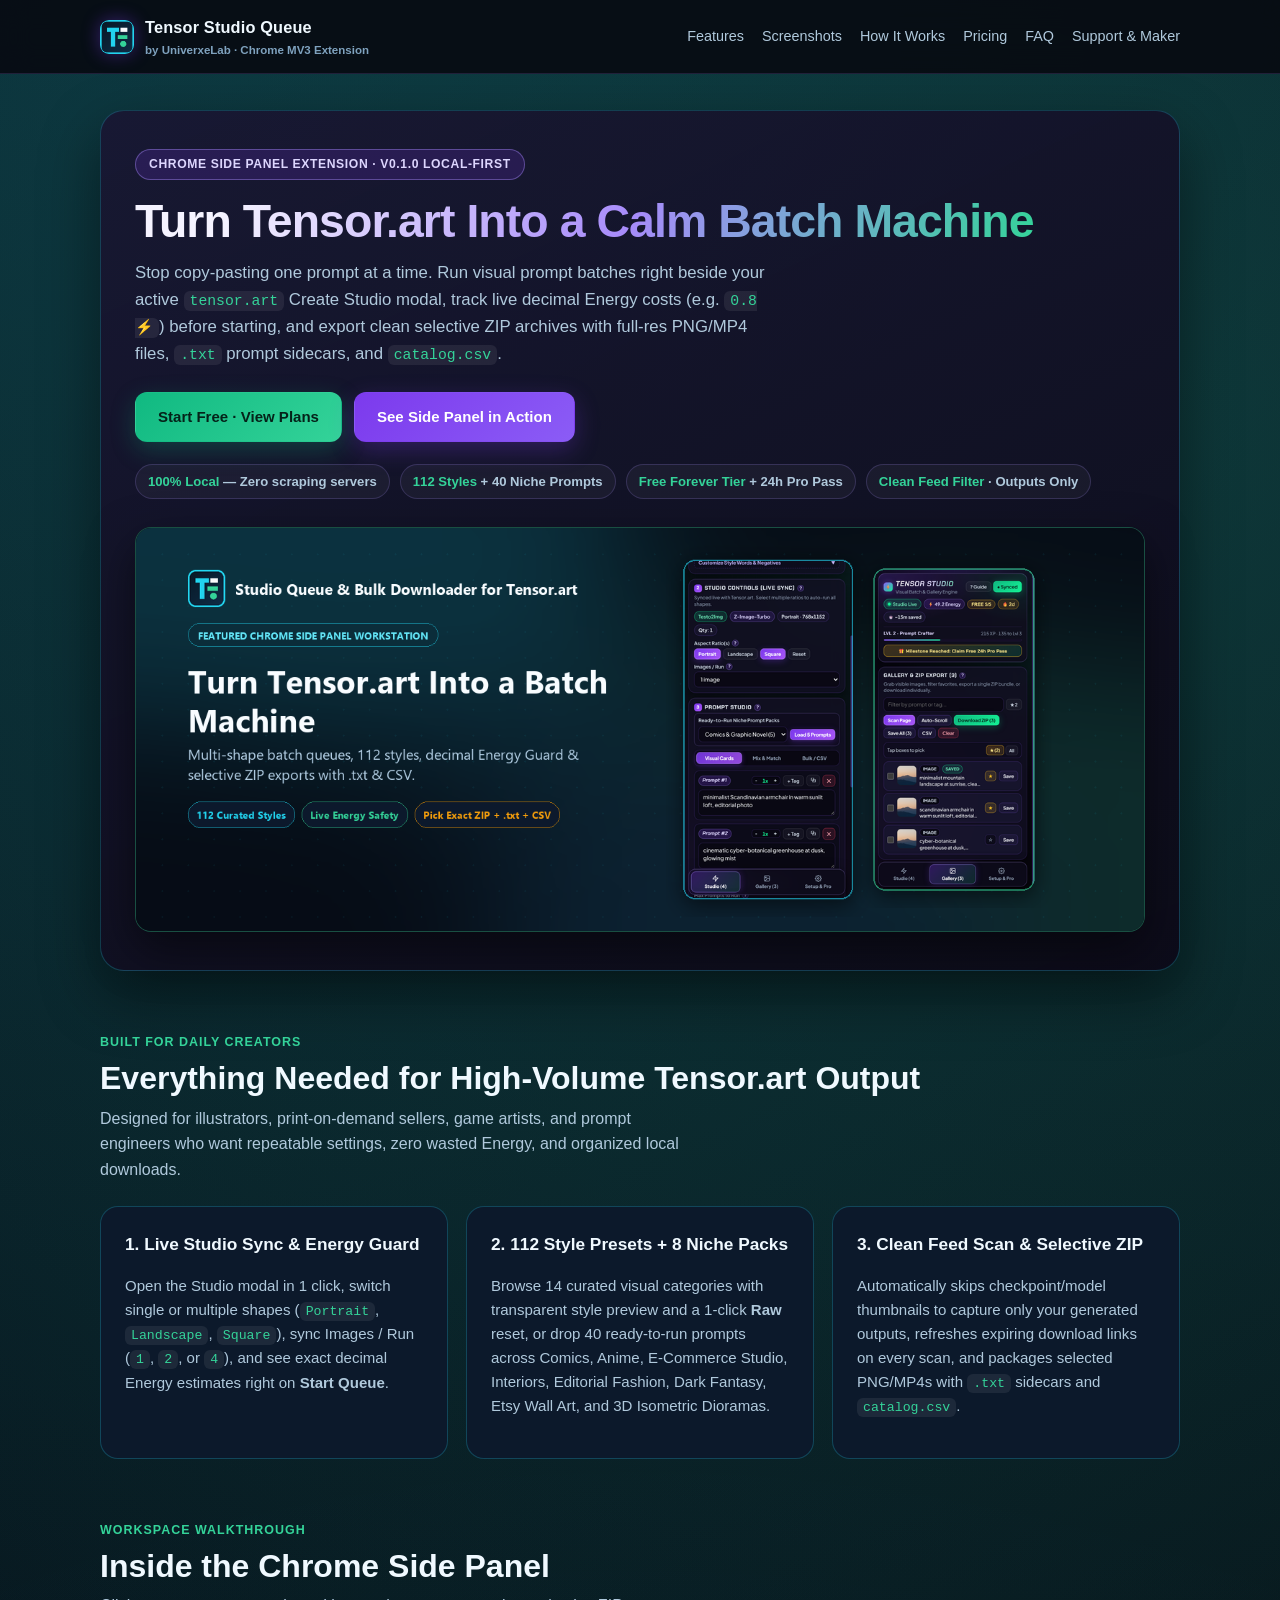
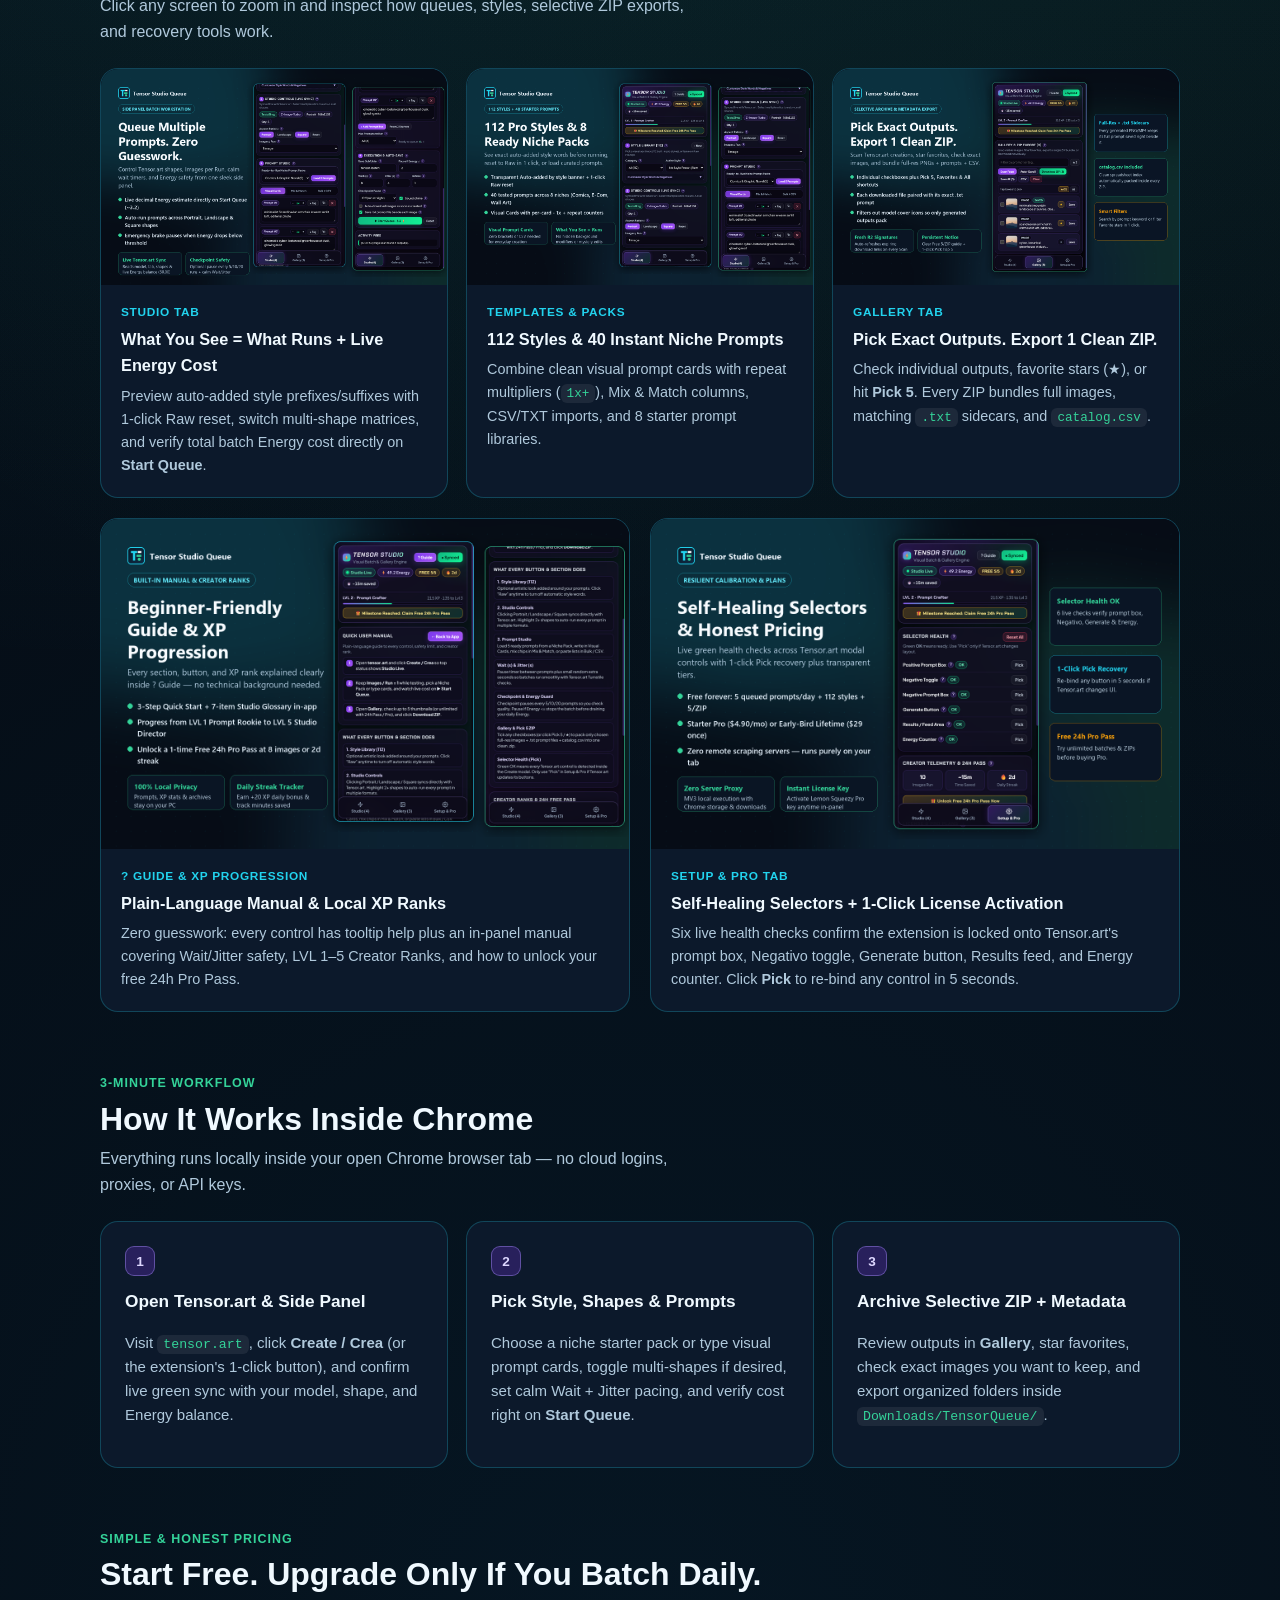
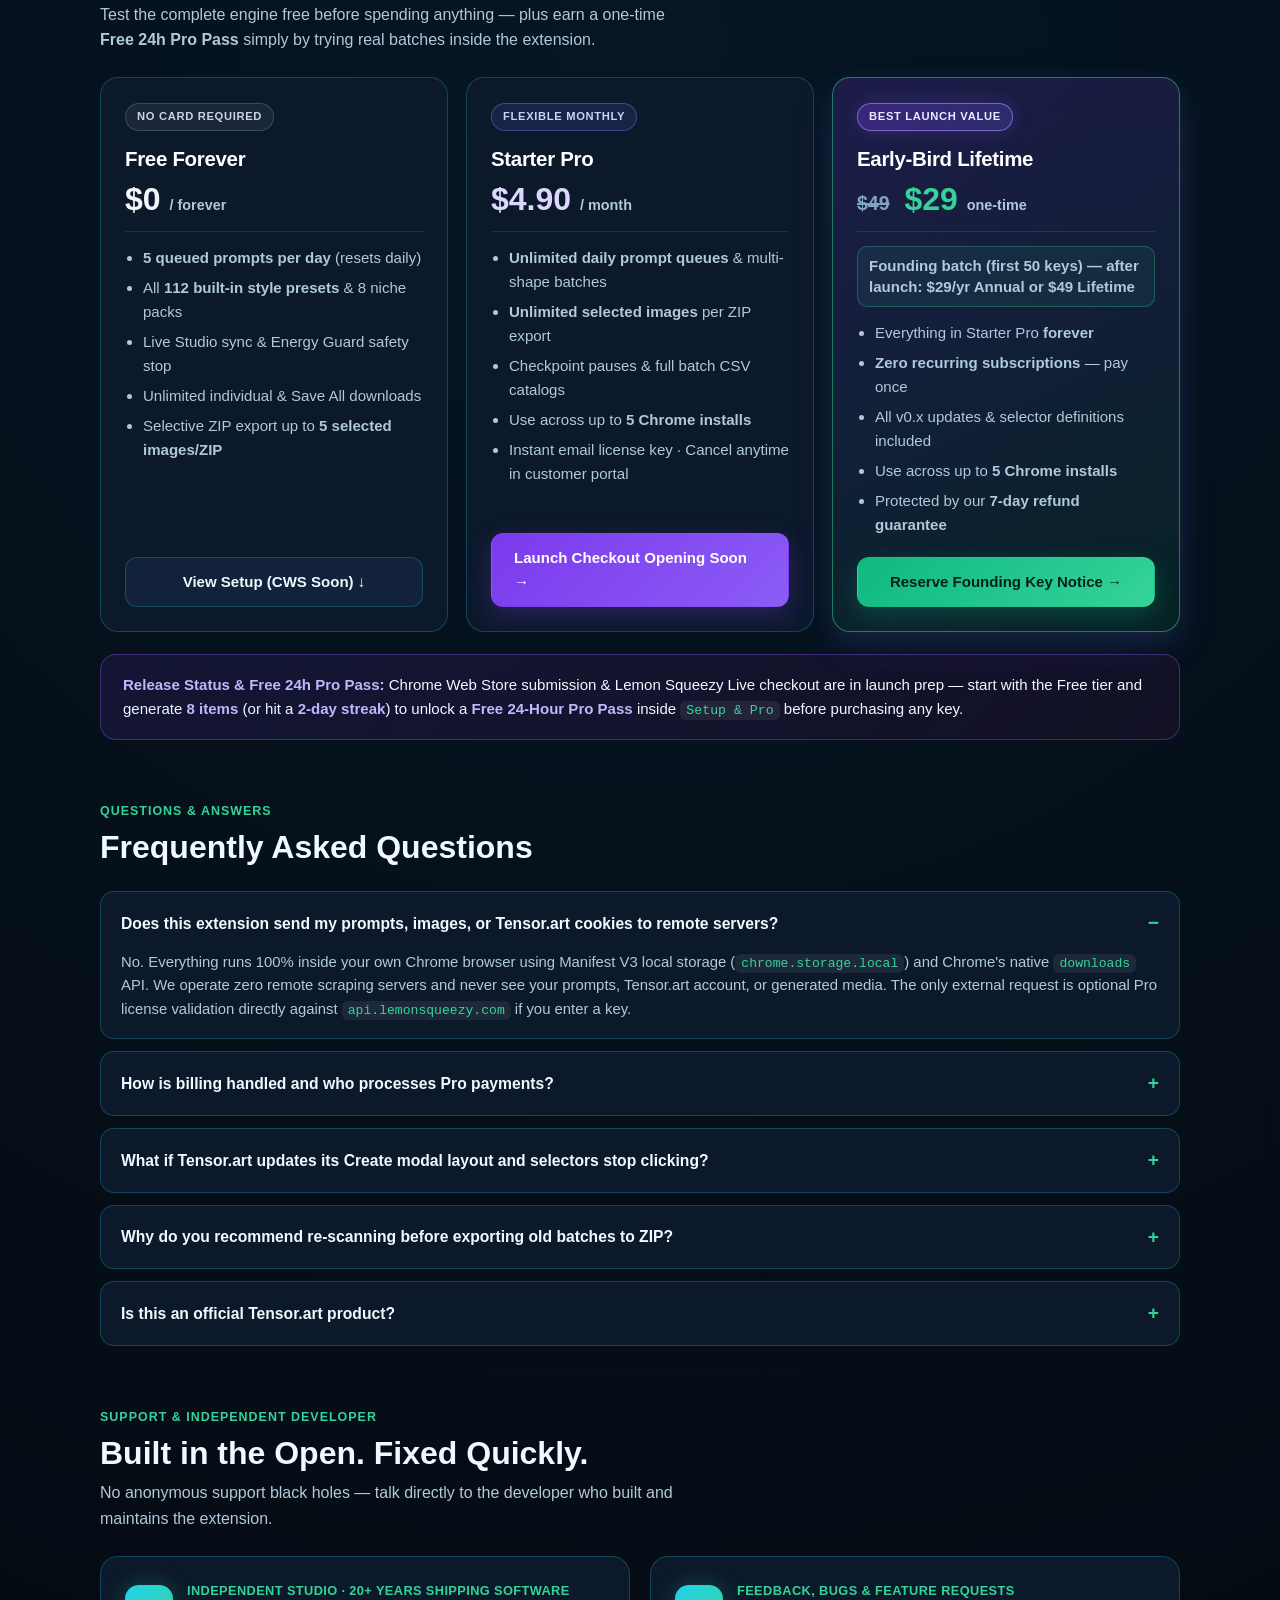
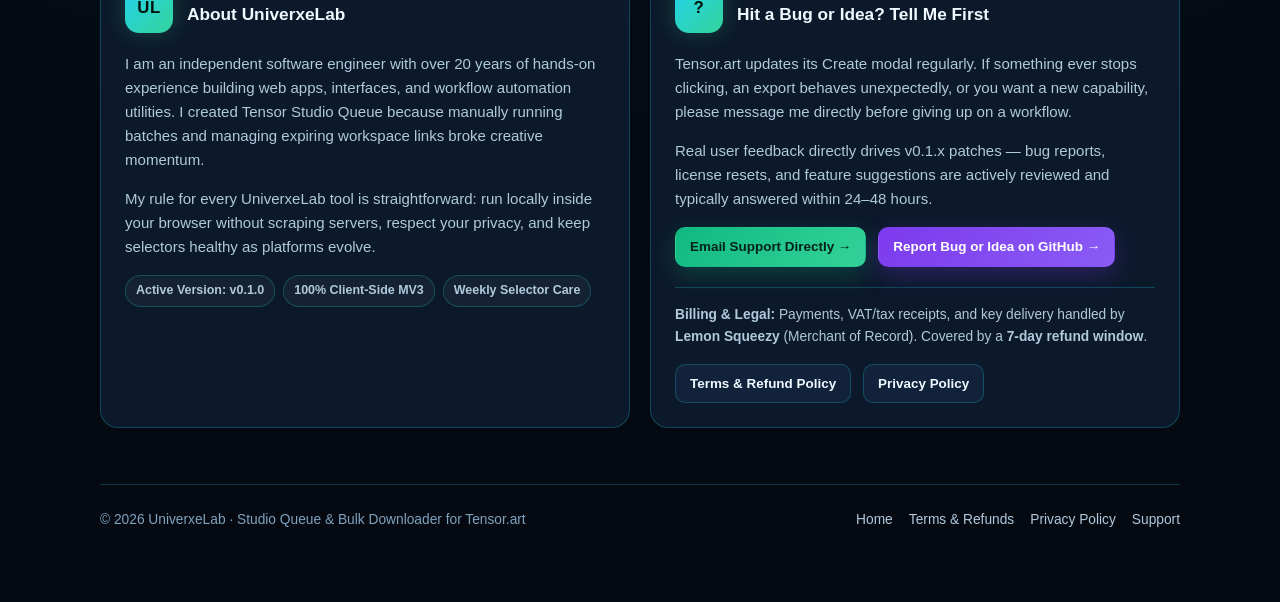
==== index.html @ 4c56f5c7 "Deploy Tensor Studio Queue v0.1.0 site, privacy policy, and store showcase" ====
<!DOCTYPE html>
<html lang="en">
  <head>
    <meta charset="UTF-8" />
    <meta name="viewport" content="width=device-width, initial-scale=1.0" />
    <title>Tensor Studio Queue &amp; Bulk Downloader — Chrome Extension by UniverxeLab</title>
    <meta
      name="description"
      content="Local-first Chrome Manifest V3 Side Panel workstation for Tensor.art: Portrait/Landscape/Square batch prompt queue, 112 style presets, decimal Energy Guard, and selective ZIP downloads with .txt sidecars and catalog.csv."
    />
    <meta property="og:title" content="Studio Queue & Bulk Downloader for Tensor.art" />
    <meta
      property="og:description"
      content="Turn Tensor.art Studio into a calm batch machine: 112 styles, multi-shape live sync, decimal Energy Guard, and selective ZIP + .txt + catalog.csv exports."
    />
    <meta property="og:type" content="website" />
    <meta property="og:url" content="https://univerxelab.github.io/Tensor-Studio-Queue-Pro-/" />
    <meta
      property="og:image"
      content="https://univerxelab.github.io/Tensor-Studio-Queue-Pro-/assets/marquee-promo-1400x560.png"
    />
    <meta
      http-equiv="Content-Security-Policy"
      content="default-src 'self'; img-src 'self' data:; style-src 'self'; script-src 'self'; object-src 'none'; base-uri 'self'; form-action 'none';"
    />
    <meta name="referrer" content="strict-origin-when-cross-origin" />
    <link rel="icon" type="image/png" href="./assets/icon128.png" />
    <link rel="stylesheet" href="./styles.css" />
  </head>
  <body>
    <header class="topbar">
      <div class="topbar-inner">
        <a class="brand" href="./index.html">
          <img src="./assets/icon128.png" alt="Tensor Studio Queue icon" width="34" height="34" />
          <span>
            <span class="brand-name">Tensor Studio Queue</span>
            <span class="brand-sub">by UniverxeLab · Chrome MV3 Extension</span>
          </span>
        </a>
        <nav class="nav-links" aria-label="Primary navigation">
          <a href="#features">Features</a>
          <a href="#showcase">Screenshots</a>
          <a href="#workflow">How It Works</a>
          <a href="#pricing">Pricing</a>
          <a href="#faq">FAQ</a>
          <a href="#feedback">Support &amp; Maker</a>
        </nav>
      </div>
    </header>

    <main class="wrap">
      <section class="hero hero-top" id="top">
        <span class="badge">Chrome Side Panel Extension · v0.1.0 Local-First</span>
        <h1>
          <span class="grad-text">Turn Tensor.art Into a Calm Batch Machine</span>
        </h1>
        <p class="hero-sub">
          Stop copy-pasting one prompt at a time. Run visual prompt batches right beside your active
          <code>tensor.art</code> Create Studio modal, track live decimal Energy costs (e.g. <code>0.8 ⚡</code>)
          before starting, and export clean selective ZIP archives with full-res PNG/MP4 files, <code>.txt</code>
          prompt sidecars, and <code>catalog.csv</code>.
        </p>

        <div class="cta-row">
          <a class="btn btn-mint" href="#pricing">Start Free · View Plans</a>
          <a class="btn btn-violet" href="#showcase">See Side Panel in Action</a>
        </div>

        <div class="trust-row">
          <span class="trust-pill"><strong>100% Local</strong> — Zero scraping servers</span>
          <span class="trust-pill"><strong>112 Styles</strong> + 40 Niche Prompts</span>
          <span class="trust-pill"><strong>Free Forever Tier</strong> + 24h Pro Pass</span>
          <span class="trust-pill"><strong>Clean Feed Filter</strong> · Outputs Only</span>
        </div>

        <div class="hero-frame">
          <img
            src="./assets/marquee-promo-1400x560.png"
            alt="Tensor Studio Queue and Gallery Zip Export chrome side panel preview"
            width="1400"
            height="560"
          />
        </div>
      </section>

      <section id="features">
        <div class="section-head">
          <div class="section-kicker">Built for Daily Creators</div>
          <h2>Everything Needed for High-Volume Tensor.art Output</h2>
          <p>
            Designed for illustrators, print-on-demand sellers, game artists, and prompt engineers who want
            repeatable settings, zero wasted Energy, and organized local downloads.
          </p>
        </div>

        <div class="grid-3">
          <article class="card">
            <h3>1. Live Studio Sync &amp; Energy Guard</h3>
            <p>
              Open the Studio modal in 1 click, switch single or multiple shapes (<code>Portrait</code>,
              <code>Landscape</code>, <code>Square</code>), sync Images / Run (<code>1</code>, <code>2</code>, or
              <code>4</code>), and see exact decimal Energy estimates right on <strong>Start Queue</strong>.
            </p>
          </article>
          <article class="card">
            <h3>2. 112 Style Presets + 8 Niche Packs</h3>
            <p>
              Browse 14 curated visual categories with transparent style preview and a 1-click <strong>Raw</strong> reset,
              or drop 40 ready-to-run prompts across Comics, Anime, E-Commerce Studio, Interiors, Editorial Fashion, Dark
              Fantasy, Etsy Wall Art, and 3D Isometric Dioramas.
            </p>
          </article>
          <article class="card">
            <h3>3. Clean Feed Scan &amp; Selective ZIP</h3>
            <p>
              Automatically skips checkpoint/model thumbnails to capture only your generated outputs, refreshes expiring
              download links on every scan, and packages selected PNG/MP4s with <code>.txt</code> sidecars and
              <code>catalog.csv</code>.
            </p>
          </article>
        </div>
      </section>

      <section id="showcase">
        <div class="section-head">
          <div class="section-kicker">Workspace Walkthrough</div>
          <h2>Inside the Chrome Side Panel</h2>
          <p>Click any screen to zoom in and inspect how queues, styles, selective ZIP exports, and recovery tools work.</p>
        </div>

        <div class="grid-3">
          <article class="shot-card">
            <button
              type="button"
              class="shot-thumb"
              data-lightbox="./assets/01-batch-queue-and-live-cost.png"
              data-title="Live Studio Controls, Style Strip & Real-Time Energy Cost"
            >
              <img
                src="./assets/01-batch-queue-and-live-cost.png"
                alt="Batch Queue & Live Energy Cost screenshot"
                loading="lazy"
              />
            </button>
            <div class="shot-body">
              <div class="shot-tag">Studio Tab</div>
              <h3>What You See = What Runs + Live Energy Cost</h3>
              <p>
                Preview auto-added style prefixes/suffixes with 1-click Raw reset, switch multi-shape matrices, and
                verify total batch Energy cost directly on <strong>Start Queue</strong>.
              </p>
            </div>
          </article>

          <article class="shot-card">
            <button
              type="button"
              class="shot-thumb"
              data-lightbox="./assets/02-112-styles-and-niche-packs.png"
              data-title="112 Curated Style Presets & 8 Ready-to-Run Niche Prompt Packs"
            >
              <img
                src="./assets/02-112-styles-and-niche-packs.png"
                alt="112 Styles and Niche Prompt Packs screenshot"
                loading="lazy"
              />
            </button>
            <div class="shot-body">
              <div class="shot-tag">Templates &amp; Packs</div>
              <h3>112 Styles &amp; 40 Instant Niche Prompts</h3>
              <p>
                Combine clean visual prompt cards with repeat multipliers (<code>1x+</code>), Mix &amp; Match columns,
                CSV/TXT imports, and 8 starter prompt libraries.
              </p>
            </div>
          </article>

          <article class="shot-card">
            <button
              type="button"
              class="shot-thumb"
              data-lightbox="./assets/03-selective-zip-gallery.png"
              data-title="Selective Gallery Checkboxes & Structured ZIP Export"
            >
              <img
                src="./assets/03-selective-zip-gallery.png"
                alt="Selective ZIP Gallery export screenshot"
                loading="lazy"
              />
            </button>
            <div class="shot-body">
              <div class="shot-tag">Gallery Tab</div>
              <h3>Pick Exact Outputs. Export 1 Clean ZIP.</h3>
              <p>
                Check individual outputs, favorite stars (★), or hit <strong>Pick 5</strong>. Every ZIP bundles full
                images, matching <code>.txt</code> sidecars, and <code>catalog.csv</code>.
              </p>
            </div>
          </article>
        </div>

        <div class="grid-2 mt-20">
          <article class="shot-card">
            <button
              type="button"
              class="shot-thumb"
              data-lightbox="./assets/04-guide-and-creator-ranks.png"
              data-title="Built-In ? Guide Manual, Glossary & Creator XP Ranks"
            >
              <img
                src="./assets/04-guide-and-creator-ranks.png"
                alt="Built-in Guide and Creator XP Ranks screenshot"
                loading="lazy"
              />
            </button>
            <div class="shot-body">
              <div class="shot-tag">? Guide &amp; XP Progression</div>
              <h3>Plain-Language Manual &amp; Local XP Ranks</h3>
              <p>
                Zero guesswork: every control has tooltip help plus an in-panel manual covering Wait/Jitter safety, LVL
                1–5 Creator Ranks, and how to unlock your free 24h Pro Pass.
              </p>
            </div>
          </article>

          <article class="shot-card">
            <button
              type="button"
              class="shot-thumb"
              data-lightbox="./assets/05-selector-health-and-pro.png"
              data-title="Self-Healing Selector Pick Recovery & Transparent Licensing"
            >
              <img
                src="./assets/05-selector-health-and-pro.png"
                alt="Selector Health and Setup & Pro screenshot"
                loading="lazy"
              />
            </button>
            <div class="shot-body">
              <div class="shot-tag">Setup &amp; Pro Tab</div>
              <h3>Self-Healing Selectors + 1-Click License Activation</h3>
              <p>
                Six live health checks confirm the extension is locked onto Tensor.art's prompt box, Negativo toggle,
                Generate button, Results feed, and Energy counter. Click <strong>Pick</strong> to re-bind any control
                in 5 seconds.
              </p>
            </div>
          </article>
        </div>
      </section>

      <section id="workflow">
        <div class="section-head">
          <div class="section-kicker">3-Minute Workflow</div>
          <h2>How It Works Inside Chrome</h2>
          <p>Everything runs locally inside your open Chrome browser tab — no cloud logins, proxies, or API keys.</p>
        </div>

        <div class="grid-3">
          <article class="card">
            <div class="step-num">1</div>
            <h3>Open Tensor.art &amp; Side Panel</h3>
            <p>
              Visit <code>tensor.art</code>, click <strong>Create / Crea</strong> (or the extension's 1-click button),
              and confirm live green sync with your model, shape, and Energy balance.
            </p>
          </article>
          <article class="card">
            <div class="step-num">2</div>
            <h3>Pick Style, Shapes &amp; Prompts</h3>
            <p>
              Choose a niche starter pack or type visual prompt cards, toggle multi-shapes if desired, set calm Wait +
              Jitter pacing, and verify cost right on <strong>Start Queue</strong>.
            </p>
          </article>
          <article class="card">
            <div class="step-num">3</div>
            <h3>Archive Selective ZIP + Metadata</h3>
            <p>
              Review outputs in <strong>Gallery</strong>, star favorites, check exact images you want to keep, and export
              organized folders inside <code>Downloads/TensorQueue/</code>.
            </p>
          </article>
        </div>
      </section>

      <section id="pricing">
        <div class="section-head">
          <div class="section-kicker">Simple &amp; Honest Pricing</div>
          <h2>Start Free. Upgrade Only If You Batch Daily.</h2>
          <p>
            Test the complete engine free before spending anything — plus earn a one-time <strong>Free 24h Pro Pass</strong>
            simply by trying real batches inside the extension.
          </p>
        </div>

        <div class="grid-3">
          <article class="card price-card">
            <div>
              <div class="price-card-head">
                <span class="plan-badge plan-badge-slate">No Card Required</span>
                <h3>Free Forever</h3>
                <div class="price price-neutral">$0 <span>/ forever</span></div>
              </div>
              <ul>
                <li><strong>5 queued prompts per day</strong> (resets daily)</li>
                <li>All <strong>112 built-in style presets</strong> &amp; 8 niche packs</li>
                <li>Live Studio sync &amp; Energy Guard safety stop</li>
                <li>Unlimited individual &amp; Save All downloads</li>
                <li>Selective ZIP export up to <strong>5 selected images/ZIP</strong></li>
              </ul>
            </div>
            <a class="btn" href="#workflow">View Setup (CWS Soon) ↓</a>
          </article>

          <article class="card price-card">
            <div>
              <div class="price-card-head">
                <span class="plan-badge plan-badge-indigo">Flexible Monthly</span>
                <h3>Starter Pro</h3>
                <div class="price price-indigo">$4.90 <span>/ month</span></div>
              </div>
              <ul>
                <li><strong>Unlimited daily prompt queues</strong> &amp; multi-shape batches</li>
                <li><strong>Unlimited selected images</strong> per ZIP export</li>
                <li>Checkpoint pauses &amp; full batch CSV catalogs</li>
                <li>Use across up to <strong>5 Chrome installs</strong></li>
                <li>Instant email license key · Cancel anytime in customer portal</li>
              </ul>
            </div>
            <a class="btn btn-violet" href="#feedback">Launch Checkout Opening Soon →</a>
          </article>

          <article class="card card-featured price-card">
            <div>
              <div class="price-card-head">
                <span class="plan-badge plan-badge-violet">Best Launch Value</span>
                <h3>Early-Bird Lifetime</h3>
                <div class="price"><s class="price-strike">$49</s> $29 <span>one-time</span></div>
              </div>
              <p class="price-batch-note">Founding batch (first 50 keys) &mdash; after launch: $29/yr Annual or $49 Lifetime</p>
              <ul>
                <li>Everything in Starter Pro <strong>forever</strong></li>
                <li><strong>Zero recurring subscriptions</strong> — pay once</li>
                <li>All v0.x updates &amp; selector definitions included</li>
                <li>Use across up to <strong>5 Chrome installs</strong></li>
                <li>Protected by our <strong>7-day refund guarantee</strong></li>
              </ul>
            </div>
            <a class="btn btn-mint" href="#feedback">Reserve Founding Key Notice →</a>
          </article>
        </div>

        <div class="callout-banner">
          <strong>Release Status &amp; Free 24h Pro Pass:</strong> Chrome Web Store submission &amp; Lemon Squeezy Live checkout are in launch prep — start with the Free tier and generate <strong>8 items</strong> (or hit a <strong>2-day streak</strong>) to unlock a <strong>Free 24-Hour Pro Pass</strong> inside <code>Setup &amp; Pro</code> before purchasing any key.
        </div>
      </section>

      <section id="faq">
        <div class="section-head">
          <div class="section-kicker">Questions &amp; Answers</div>
          <h2>Frequently Asked Questions</h2>
        </div>

        <div class="faq-list">
          <details class="faq-item" open>
            <summary>Does this extension send my prompts, images, or Tensor.art cookies to remote servers?</summary>
            <p>
              No. Everything runs 100% inside your own Chrome browser using Manifest V3 local storage
              (<code>chrome.storage.local</code>) and Chrome's native <code>downloads</code> API. We operate zero remote
              scraping servers and never see your prompts, Tensor.art account, or generated media. The only external request
              is optional Pro license validation directly against <code>api.lemonsqueezy.com</code> if you enter a key.
            </p>
          </details>

          <details class="faq-item">
            <summary>How is billing handled and who processes Pro payments?</summary>
            <p>
              Paid licenses (<strong>$4.90/mo Starter Pro</strong> and <strong>$29 Early-Bird Lifetime</strong>) are sold
              directly by UniverxeLab through <strong>Lemon Squeezy</strong> as Merchant of Record, not by Google or Chrome
              Web Store. Lemon Squeezy handles cards/PayPal, regional VAT/sales tax compliance, receipts, and instant email
              license key delivery.
            </p>
          </details>

          <details class="faq-item">
            <summary>What if Tensor.art updates its Create modal layout and selectors stop clicking?</summary>
            <p>
              Open the <strong>Setup &amp; Pro</strong> tab and check <strong>Selector Health</strong>. Any affected box
              marks Missing and you can click <strong>Pick</strong> next to that control, then click the corresponding
              field inside Tensor.art to save a permanent local override in 5 seconds.
            </p>
          </details>

          <details class="faq-item">
            <summary>Why do you recommend re-scanning before exporting old batches to ZIP?</summary>
            <p>
              Tensor.art serves generated workspace outputs through expiring signed Cloudflare R2 URLs (valid for 1 hour).
              Clicking <strong>Scan Page</strong> inside Gallery automatically refreshes the latest download links for all
              visible creations without duplicating cards.
            </p>
          </details>

          <details class="faq-item">
            <summary>Is this an official Tensor.art product?</summary>
            <p>
              No. Studio Queue &amp; Bulk Downloader for Tensor.art is an independent client-side productivity utility
              developed by UniverxeLab to help creators organize prompts and archives inside their own browser session.
              It is not affiliated with or endorsed by Tensor.art.
            </p>
          </details>
        </div>
      </section>

      <section id="feedback">
        <div class="section-head">
          <div class="section-kicker">Support &amp; Independent Developer</div>
          <h2>Built in the Open. Fixed Quickly.</h2>
          <p>
            No anonymous support black holes — talk directly to the developer who built and maintains the extension.
          </p>
        </div>

        <div class="grid-2">
          <article class="card" id="maker">
            <div class="maker-head">
              <div class="maker-avatar" aria-hidden="true">UL</div>
              <div>
                <div class="maker-meta">Independent Studio · 20+ Years Shipping Software</div>
                <h3>About UniverxeLab</h3>
              </div>
            </div>
            <p class="mb-12">
              I am an independent software engineer with over 20 years of hands-on experience building web apps,
              interfaces, and workflow automation utilities. I created Tensor Studio Queue because manually running
              batches and managing expiring workspace links broke creative momentum.
            </p>
            <p>
              My rule for every UniverxeLab tool is straightforward: run locally inside your browser without scraping
              servers, respect your privacy, and keep selectors healthy as platforms evolve.
            </p>
            <div class="maker-pills">
              <span class="maker-pill">Active Version: v0.1.0</span>
              <span class="maker-pill">100% Client-Side MV3</span>
              <span class="maker-pill">Weekly Selector Care</span>
            </div>
          </article>

          <article class="card" id="terms">
            <div class="maker-head">
              <div class="maker-avatar" aria-hidden="true">?</div>
              <div>
                <div class="maker-meta">Feedback, Bugs &amp; Feature Requests</div>
                <h3>Hit a Bug or Idea? Tell Me First</h3>
              </div>
            </div>
            <p class="mb-12">
              Tensor.art updates its Create modal regularly. If something ever stops clicking, an export behaves
              unexpectedly, or you want a new capability, please message me directly before giving up on a workflow.
            </p>
            <p>
              Real user feedback directly drives v0.1.x patches — bug reports, license resets, and feature suggestions
              are actively reviewed and typically answered within 24–48 hours.
            </p>
            <div class="cta-row cta-tight">
              <a
                class="btn btn-mint btn-sm"
                href="mailto:support.univerxelab@gmail.com?subject=Tensor%20Studio%20Queue%20Feedback%20%2F%20Bug%20Report"
                >Email Support Directly →</a
              >
              <a
                class="btn btn-violet btn-sm"
                href="https://github.com/UniverxeLab/Tensor-Studio-Queue-Pro-/issues"
                target="_blank"
                rel="noopener noreferrer"
                >Report Bug or Idea on GitHub →</a
              >
            </div>
            <div class="divider-top">
              <strong>Billing &amp; Legal:</strong> Payments, VAT/tax receipts, and key delivery handled by
              <strong>Lemon Squeezy</strong> (Merchant of Record). Covered by a <strong>7-day refund window</strong>.
              <div class="cta-row cta-tight">
                <a class="btn btn-sm" href="./terms.html">Terms &amp; Refund Policy</a>
                <a class="btn btn-sm" href="./privacy-policy.html">Privacy Policy</a>
              </div>
            </div>
          </article>
        </div>
      </section>

      <footer>
        <span>© 2026 UniverxeLab · Studio Queue &amp; Bulk Downloader for Tensor.art</span>
        <div class="footer-links">
          <a href="./index.html">Home</a>
          <a href="./terms.html">Terms &amp; Refunds</a>
          <a href="./privacy-policy.html">Privacy Policy</a>
          <a href="mailto:support.univerxelab@gmail.com">Support</a>
        </div>
      </footer>
    </main>

    <div class="lightbox" id="lightbox" role="dialog" aria-modal="true" aria-label="Screenshot preview">
      <div class="lightbox-inner">
        <div class="lightbox-bar">
          <span id="lightbox-title">Screenshot Preview</span>
          <button type="button" class="lightbox-close" id="lightbox-close">Close ✕</button>
        </div>
        <img id="lightbox-img" src="" alt="Expanded extension screenshot" />
      </div>
    </div>

    <script src="./app.js" defer></script>
  </body>
</html>
---- styles.css ----
:root {
  --bg: #050a12;
  --bg-elev: #0a1424;
  --card: #0c192b;
  --card-2: #11223a;
  --border: rgba(34, 211, 238, 0.24);
  --border-strong: rgba(34, 211, 238, 0.48);
  --mint-border: rgba(52, 211, 153, 0.5);
  --text: #f0f9ff;
  --muted: #b0c9dc;
  --subtle: #7fa2be;
  --accent: #22d3ee;
  --violet: #0891b2;
  --mint: #34d399;
  --gold: #fbbf24;
  --radius: 18px;
}

* {
  box-sizing: border-box;
}

html {
  scroll-behavior: smooth;
}

body {
  margin: 0;
  background:
    radial-gradient(circle at 10% -5%, rgba(34, 211, 238, 0.2), transparent 44%),
    radial-gradient(circle at 90% 8%, rgba(52, 211, 153, 0.14), transparent 40%),
    radial-gradient(circle at 50% 60%, rgba(14, 165, 233, 0.08), transparent 55%),
    var(--bg);
  color: var(--text);
  font-family: -apple-system, BlinkMacSystemFont, "Segoe UI", Roboto, Inter, sans-serif;
  line-height: 1.6;
  -webkit-font-smoothing: antialiased;
}

img {
  max-width: 100%;
  display: block;
}

a {
  color: var(--accent);
}

code {
  background: rgba(255, 255, 255, 0.07);
  padding: 2px 6px;
  border-radius: 6px;
  font-size: 0.88em;
  color: var(--mint);
}

.topbar {
  position: sticky;
  top: 0;
  z-index: 40;
  backdrop-filter: blur(14px);
  background: rgba(7, 6, 13, 0.82);
  border-bottom: 1px solid rgba(167, 139, 250, 0.16);
}

.topbar-inner {
  max-width: 1120px;
  margin: 0 auto;
  padding: 14px 20px;
  display: flex;
  align-items: center;
  justify-content: space-between;
  gap: 16px;
  flex-wrap: wrap;
}

.brand {
  display: inline-flex;
  align-items: center;
  gap: 11px;
  text-decoration: none;
  color: var(--text);
}

.brand img {
  width: 34px;
  height: 34px;
  border-radius: 9px;
  box-shadow: 0 0 18px rgba(124, 58, 237, 0.4);
}

.brand-name {
  font-weight: 800;
  font-size: 1.02rem;
  letter-spacing: 0.01em;
}

.brand-sub {
  display: block;
  font-size: 0.72rem;
  color: var(--subtle);
  font-weight: 600;
}

.nav-links {
  display: flex;
  align-items: center;
  gap: 18px;
  flex-wrap: wrap;
  font-size: 0.9rem;
}

.nav-links a {
  color: var(--muted);
  text-decoration: none;
  font-weight: 500;
}

.nav-links a:hover,
.nav-links a[aria-current="page"] {
  color: var(--text);
}

.wrap {
  max-width: 1120px;
  margin: 0 auto;
  padding: 36px 20px 72px;
}

.wrap-narrow {
  max-width: 820px;
}

.hero {
  background: linear-gradient(155deg, rgba(25, 22, 50, 0.92), rgba(13, 11, 25, 0.96));
  border: 1px solid var(--border);
  border-radius: 24px;
  padding: 38px 34px;
  box-shadow: 0 24px 60px rgba(0, 0, 0, 0.45);
}

.badge {
  display: inline-flex;
  align-items: center;
  gap: 8px;
  padding: 5px 13px;
  border-radius: 999px;
  background: rgba(124, 58, 237, 0.18);
  border: 1px solid rgba(167, 139, 250, 0.42);
  color: #ddd6fe;
  font-size: 0.76rem;
  font-weight: 700;
  letter-spacing: 0.05em;
  text-transform: uppercase;
}

.hero h1 {
  margin: 16px 0 12px;
  font-size: clamp(1.95rem, 3.8vw, 2.9rem);
  line-height: 1.12;
  letter-spacing: -0.02em;
}

.grad-text {
  background: linear-gradient(110deg, #f5f3ff 10%, #a78bfa 55%, #34d399 100%);
  -webkit-background-clip: text;
  background-clip: text;
  color: transparent;
}

.hero-sub {
  color: var(--muted);
  font-size: 1.05rem;
  max-width: 68ch;
  margin: 0 0 24px;
}

.cta-row {
  display: flex;
  gap: 12px;
  flex-wrap: wrap;
  margin-bottom: 22px;
}

.btn {
  display: inline-flex;
  align-items: center;
  justify-content: center;
  gap: 8px;
  padding: 12px 22px;
  border-radius: 12px;
  font-weight: 700;
  font-size: 0.94rem;
  text-decoration: none;
  border: 1px solid var(--border);
  color: var(--text);
  background: var(--card-2);
  cursor: pointer;
  transition: transform 0.15s ease, border-color 0.15s ease, filter 0.15s ease;
}

.btn:hover {
  transform: translateY(-1px);
  border-color: var(--border-strong);
}

.btn-sm {
  padding: 8px 14px;
  font-size: 0.84rem;
  border-radius: 10px;
}

.btn-mint {
  background: linear-gradient(135deg, #10b981, #34d399);
  color: #052219;
  border-color: transparent;
  box-shadow: 0 8px 24px rgba(16, 185, 129, 0.25);
}

.btn-violet {
  background: linear-gradient(135deg, #7c3aed, #8b5cf6);
  color: #ffffff;
  border-color: transparent;
  box-shadow: 0 8px 24px rgba(124, 58, 237, 0.28);
}

.trust-row {
  display: flex;
  flex-wrap: wrap;
  gap: 10px;
  margin-bottom: 28px;
}

.trust-pill {
  padding: 6px 12px;
  border-radius: 999px;
  background: rgba(255, 255, 255, 0.04);
  border: 1px solid rgba(167, 139, 250, 0.2);
  color: var(--muted);
  font-size: 0.82rem;
  font-weight: 600;
}

.trust-pill strong {
  color: var(--mint);
}

.hero-frame {
  border-radius: 16px;
  overflow: hidden;
  border: 1px solid rgba(52, 211, 153, 0.35);
  box-shadow: 0 18px 46px rgba(0, 0, 0, 0.5);
  background: #0a0814;
}

.hero-frame img {
  width: 100%;
  height: auto;
}

section {
  margin-top: 62px;
}

.section-head {
  margin-bottom: 24px;
}

.section-kicker {
  font-size: 0.78rem;
  font-weight: 700;
  letter-spacing: 0.08em;
  text-transform: uppercase;
  color: var(--mint);
  margin-bottom: 6px;
}

.section-head h2 {
  margin: 0 0 8px;
  font-size: clamp(1.45rem, 2.6vw, 2rem);
  line-height: 1.2;
}

.section-head p {
  margin: 0;
  color: var(--muted);
  max-width: 66ch;
}

.grid-3 {
  display: grid;
  grid-template-columns: repeat(auto-fit, minmax(250px, 1fr));
  gap: 18px;
}

.grid-2 {
  display: grid;
  grid-template-columns: repeat(2, minmax(0, 1fr));
  gap: 20px;
}

.mt-20 {
  margin-top: 20px;
}

.card {
  background: var(--card);
  border: 1px solid var(--border);
  border-radius: var(--radius);
  padding: 24px;
}

.card h3 {
  margin: 0 0 8px;
  font-size: 1.08rem;
  color: var(--text);
}

.card p,
.card li {
  color: var(--muted);
  font-size: 0.94rem;
}

.card ul {
  padding-left: 18px;
  margin: 12px 0 0;
}

.card li + li {
  margin-top: 6px;
}

.step-num {
  display: inline-flex;
  align-items: center;
  justify-content: center;
  width: 30px;
  height: 30px;
  border-radius: 9px;
  background: rgba(124, 58, 237, 0.25);
  border: 1px solid rgba(167, 139, 250, 0.45);
  color: #ddd6fe;
  font-weight: 800;
  font-size: 0.85rem;
  margin-bottom: 12px;
}

.shot-card {
  background: var(--card);
  border: 1px solid var(--border);
  border-radius: var(--radius);
  overflow: hidden;
  display: flex;
  flex-direction: column;
  transition: border-color 0.16s ease, transform 0.16s ease;
}

.shot-card:hover {
  border-color: var(--mint-border);
  transform: translateY(-2px);
}

.shot-thumb {
  border: 0;
  padding: 0;
  background: #0a0815;
  cursor: zoom-in;
  display: block;
  width: 100%;
  aspect-ratio: 16 / 10;
  overflow: hidden;
}

.shot-thumb img {
  width: 100%;
  height: 100%;
  object-fit: cover;
}

.shot-body {
  padding: 18px 20px 20px;
}

.shot-tag {
  font-size: 0.74rem;
  font-weight: 700;
  text-transform: uppercase;
  letter-spacing: 0.06em;
  color: var(--accent);
  margin-bottom: 4px;
}

.shot-body h3 {
  margin: 0 0 6px;
  font-size: 1.02rem;
}

.shot-body p {
  margin: 0;
  color: var(--muted);
  font-size: 0.9rem;
}

.price-card {
  display: flex;
  flex-direction: column;
  justify-content: space-between;
  gap: 20px;
}

.price-card-head {
  padding-bottom: 14px;
  border-bottom: 1px solid rgba(167, 139, 250, 0.16);
  margin-bottom: 14px;
}

.price-card h3 {
  margin: 0 0 6px;
  font-size: 1.28rem;
  font-weight: 800;
  letter-spacing: -0.015em;
  color: #ffffff;
}

.price-card ul {
  margin: 0;
}

.card-featured {
  border-color: var(--mint-border);
  background: linear-gradient(155deg, rgba(124, 58, 237, 0.2), rgba(20, 241, 149, 0.08));
  box-shadow: 0 14px 38px rgba(124, 58, 237, 0.16), 0 8px 24px rgba(16, 185, 129, 0.1);
}

.plan-badge {
  display: inline-block;
  padding: 4px 11px;
  border-radius: 999px;
  font-size: 0.7rem;
  font-weight: 700;
  text-transform: uppercase;
  letter-spacing: 0.06em;
  margin-bottom: 12px;
}

.plan-badge-slate {
  background: rgba(148, 163, 184, 0.1);
  border: 1px solid rgba(148, 163, 184, 0.28);
  color: #cbd5e1;
}

.plan-badge-indigo {
  background: rgba(99, 102, 241, 0.14);
  border: 1px solid rgba(129, 140, 248, 0.36);
  color: #c7d2fe;
}

.plan-badge-violet {
  background: linear-gradient(135deg, rgba(124, 58, 237, 0.32), rgba(99, 102, 241, 0.24));
  border: 1px solid rgba(167, 139, 250, 0.62);
  color: #ede9fe;
  box-shadow: 0 0 18px rgba(139, 92, 246, 0.22);
}

.price {
  font-size: 2rem;
  font-weight: 800;
  color: var(--mint);
  line-height: 1.1;
  margin: 0;
}

.price-neutral {
  color: #f1f5f9;
}

.price-indigo {
  color: #ddd6fe;
}

.price s.price-strike {
  font-size: 1.22rem;
  font-weight: 700;
  color: var(--subtle);
  text-decoration: line-through;
  text-decoration-thickness: 2px;
  margin-right: 6px;
}

.price span {
  font-size: 0.9rem;
  color: var(--muted);
  font-weight: 600;
}

.price-batch-note {
  margin: 0 0 14px;
  padding: 8px 11px;
  border-radius: 10px;
  border: 1px solid rgba(52, 211, 153, 0.3);
  background: rgba(52, 211, 153, 0.08);
  font-size: 0.81rem;
  line-height: 1.42;
  color: #a7f3d0;
  font-weight: 600;
}

.callout-banner {
  margin-top: 22px;
  padding: 18px 22px;
  border-radius: 16px;
  border: 1px solid rgba(139, 92, 246, 0.36);
  background: linear-gradient(135deg, rgba(124, 58, 237, 0.12), rgba(19, 17, 38, 0.92));
  color: var(--text);
  font-size: 0.94rem;
}

.callout-banner strong {
  color: #c4b5fd;
}

.faq-list {
  display: grid;
  gap: 12px;
}

.faq-item {
  background: var(--card);
  border: 1px solid var(--border);
  border-radius: 14px;
  padding: 16px 20px;
}

.faq-item summary {
  cursor: pointer;
  font-weight: 700;
  font-size: 0.98rem;
  color: var(--text);
  list-style: none;
  display: flex;
  justify-content: space-between;
  align-items: center;
  gap: 12px;
}

.faq-item summary::after {
  content: "+";
  color: var(--mint);
  font-size: 1.2rem;
  font-weight: 700;
}

.faq-item[open] summary::after {
  content: "−";
}

.faq-item p {
  margin: 12px 0 0;
  color: var(--muted);
  font-size: 0.93rem;
}

.legal-doc {
  background: var(--card);
  border: 1px solid var(--border);
  border-radius: 20px;
  padding: 34px 30px;
}

.legal-doc h1 {
  margin: 0 0 10px;
  font-size: clamp(1.6rem, 3vw, 2.1rem);
  line-height: 1.2;
}

.legal-doc h2 {
  margin: 2rem 0 0.65rem;
  font-size: 1.15rem;
  color: var(--accent);
}

.legal-doc p,
.legal-doc li {
  color: var(--muted);
  font-size: 0.96rem;
}

.legal-doc strong {
  color: var(--text);
}

.legal-doc ul {
  padding-left: 20px;
}

.legal-doc li + li {
  margin-top: 8px;
}

.meta-bar {
  font-size: 0.88rem;
  color: var(--muted);
  border-bottom: 1px solid var(--border);
  padding-bottom: 14px;
  margin-bottom: 22px;
}

footer {
  margin-top: 56px;
  border-top: 1px solid var(--border);
  padding-top: 24px;
  display: flex;
  justify-content: space-between;
  align-items: center;
  flex-wrap: wrap;
  gap: 14px;
  color: var(--subtle);
  font-size: 0.86rem;
}

.footer-links {
  display: flex;
  flex-wrap: wrap;
  gap: 16px;
}

.footer-links a {
  color: var(--muted);
  text-decoration: none;
}

.footer-links a:hover {
  color: var(--text);
}

.lightbox {
  position: fixed;
  inset: 0;
  z-index: 90;
  background: rgba(5, 4, 10, 0.9);
  display: none;
  align-items: center;
  justify-content: center;
  padding: 24px;
}

.lightbox.open {
  display: flex;
}

.lightbox-inner {
  max-width: 1080px;
  width: 100%;
  background: var(--card);
  border: 1px solid var(--border-strong);
  border-radius: 16px;
  overflow: hidden;
}

.lightbox-bar {
  display: flex;
  justify-content: space-between;
  align-items: center;
  padding: 10px 16px;
  border-bottom: 1px solid var(--border);
  font-size: 0.9rem;
  font-weight: 600;
}

.lightbox-close {
  background: transparent;
  border: 1px solid var(--border);
  color: var(--text);
  border-radius: 8px;
  padding: 4px 10px;
  cursor: pointer;
  font-weight: 700;
}

.hero-top {
  margin-top: 0;
}

.shot-wide {
  margin-top: 20px;
}

.shot-wide-grid {
  gap: 0;
  align-items: center;
}

.shot-wide-body {
  padding: 26px 28px;
}

.mb-12 {
  margin-bottom: 12px;
}

.section-compact {
  margin-top: 44px;
}

.cta-tight {
  margin: 16px 0 0;
}

.maker-head {
  display: flex;
  align-items: center;
  gap: 14px;
  margin-bottom: 14px;
}

.maker-avatar {
  width: 48px;
  height: 48px;
  border-radius: 14px;
  display: inline-flex;
  align-items: center;
  justify-content: center;
  font-weight: 800;
  font-size: 1.05rem;
  letter-spacing: 0.04em;
  color: #04130d;
  background: linear-gradient(135deg, var(--accent), var(--mint));
  flex-shrink: 0;
  box-shadow: 0 0 22px rgba(52, 211, 153, 0.25);
}

.maker-meta {
  font-size: 0.8rem;
  color: var(--mint);
  font-weight: 700;
  letter-spacing: 0.03em;
  text-transform: uppercase;
}

.maker-pills {
  display: flex;
  flex-wrap: wrap;
  gap: 8px;
  margin-top: 16px;
}

.maker-pill {
  padding: 5px 10px;
  border-radius: 999px;
  background: rgba(255, 255, 255, 0.04);
  border: 1px solid var(--border);
  font-size: 0.78rem;
  color: var(--muted);
  font-weight: 600;
}

.divider-top {
  margin-top: 20px;
  padding-top: 16px;
  border-top: 1px solid var(--border);
  font-size: 0.86rem;
  color: var(--muted);
}

@media (max-width: 720px) {
  .grid-2 {
    grid-template-columns: 1fr;
  }
}

@media (max-width: 640px) {
  .hero {
    padding: 26px 20px;
  }
  .legal-doc {
    padding: 24px 18px;
  }
  .nav-links {
    gap: 12px;
    font-size: 0.84rem;
  }
}
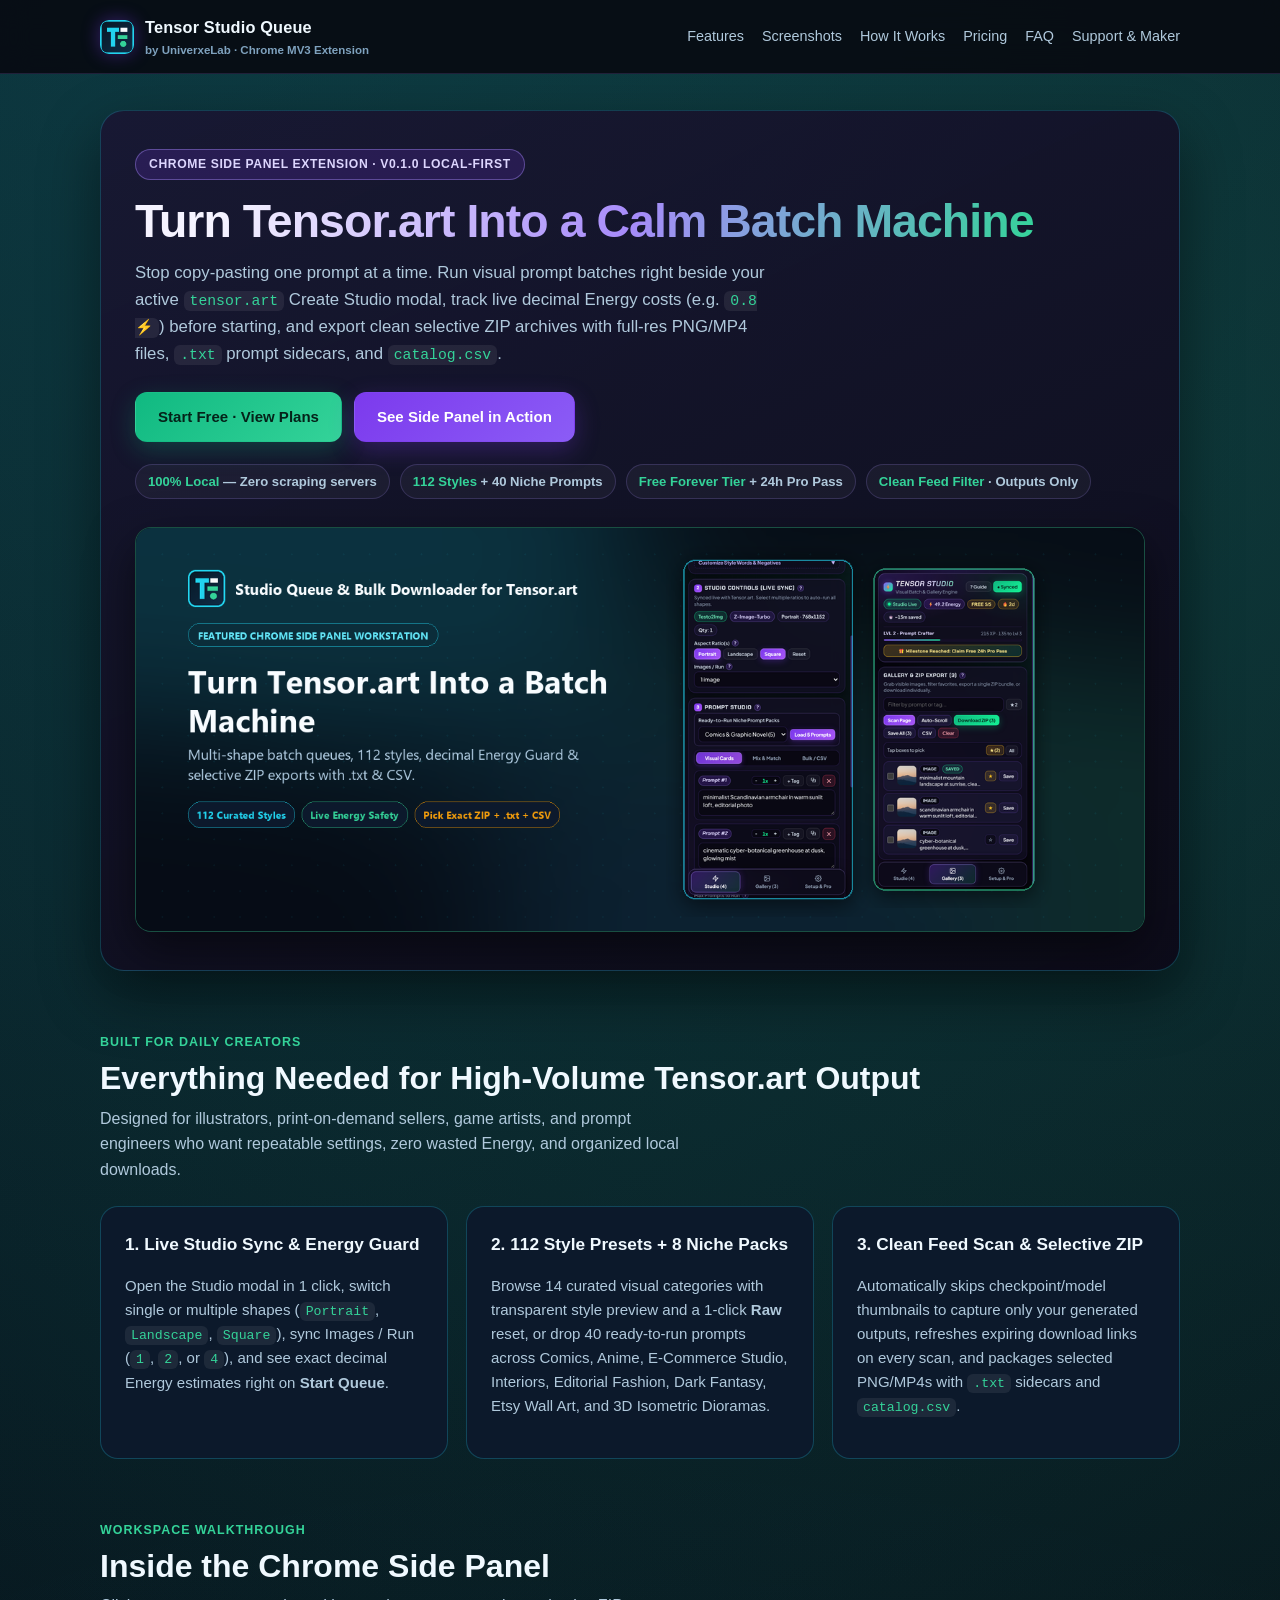
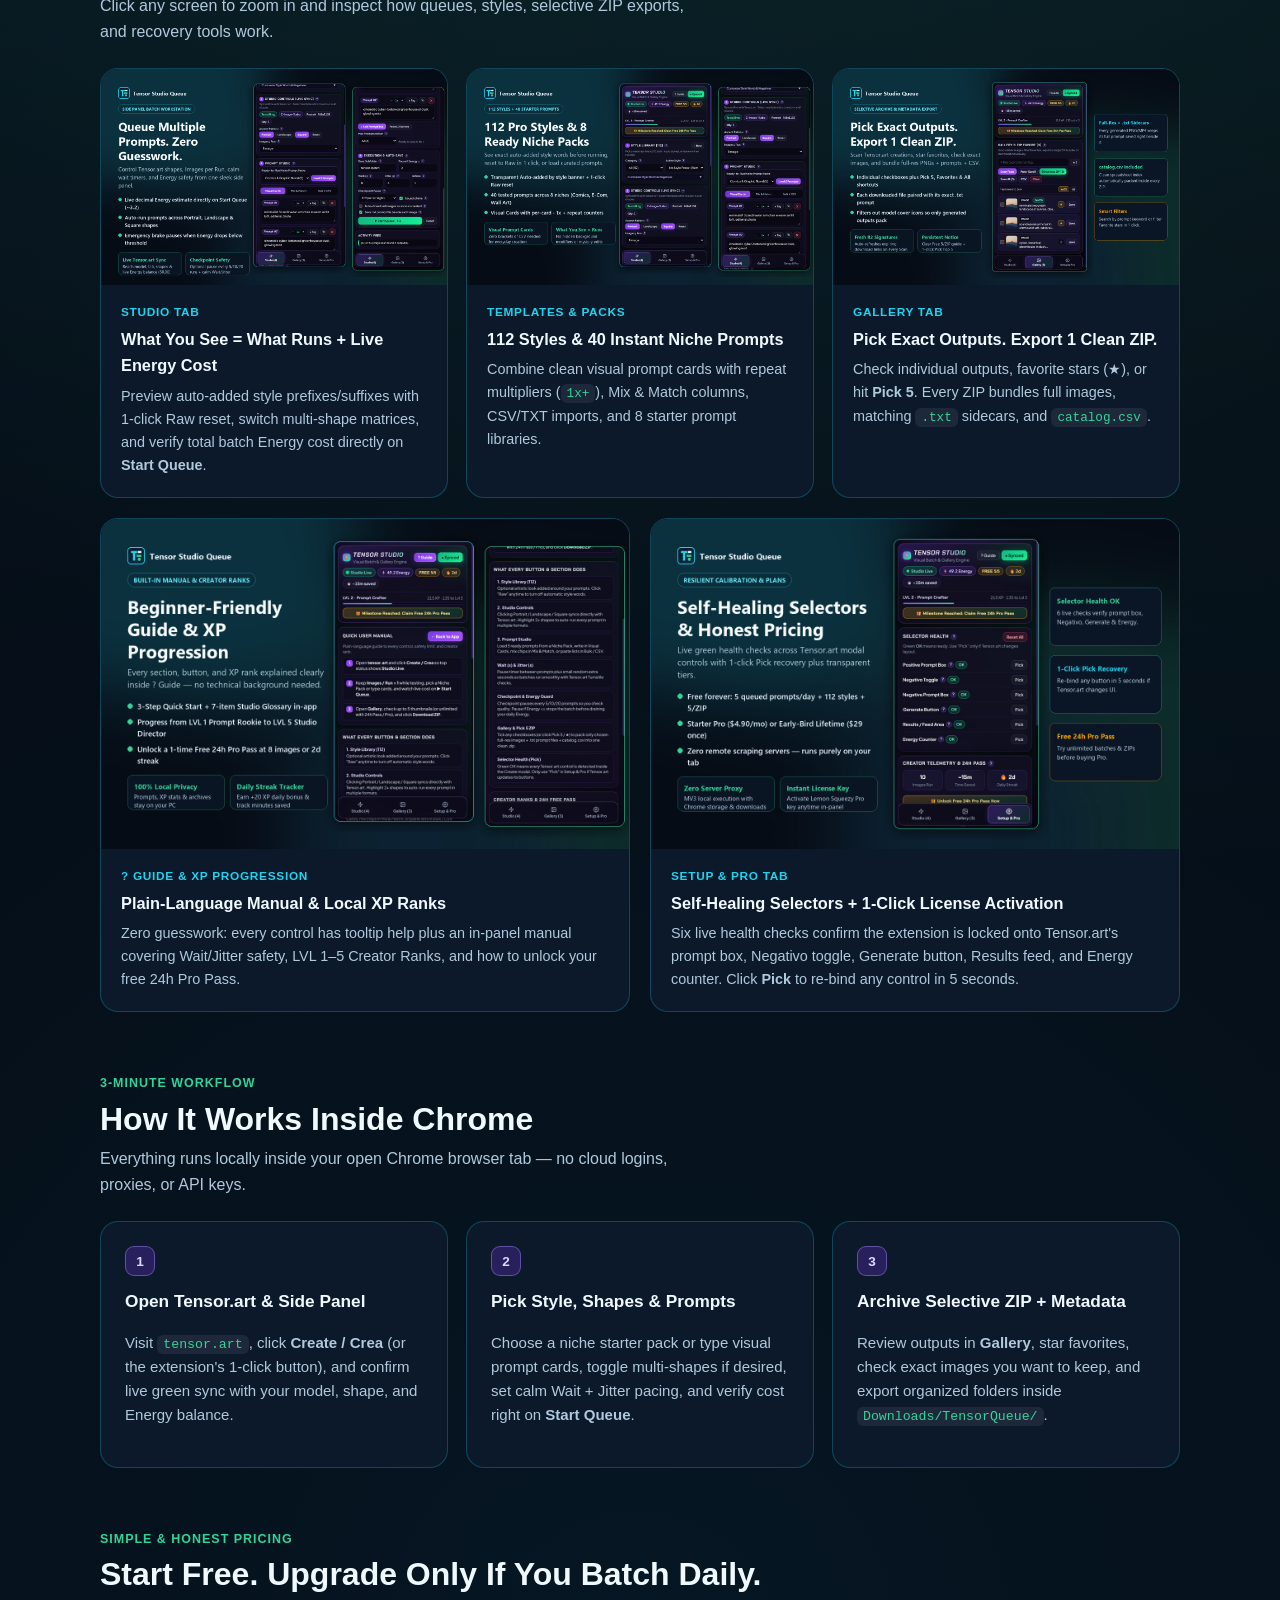
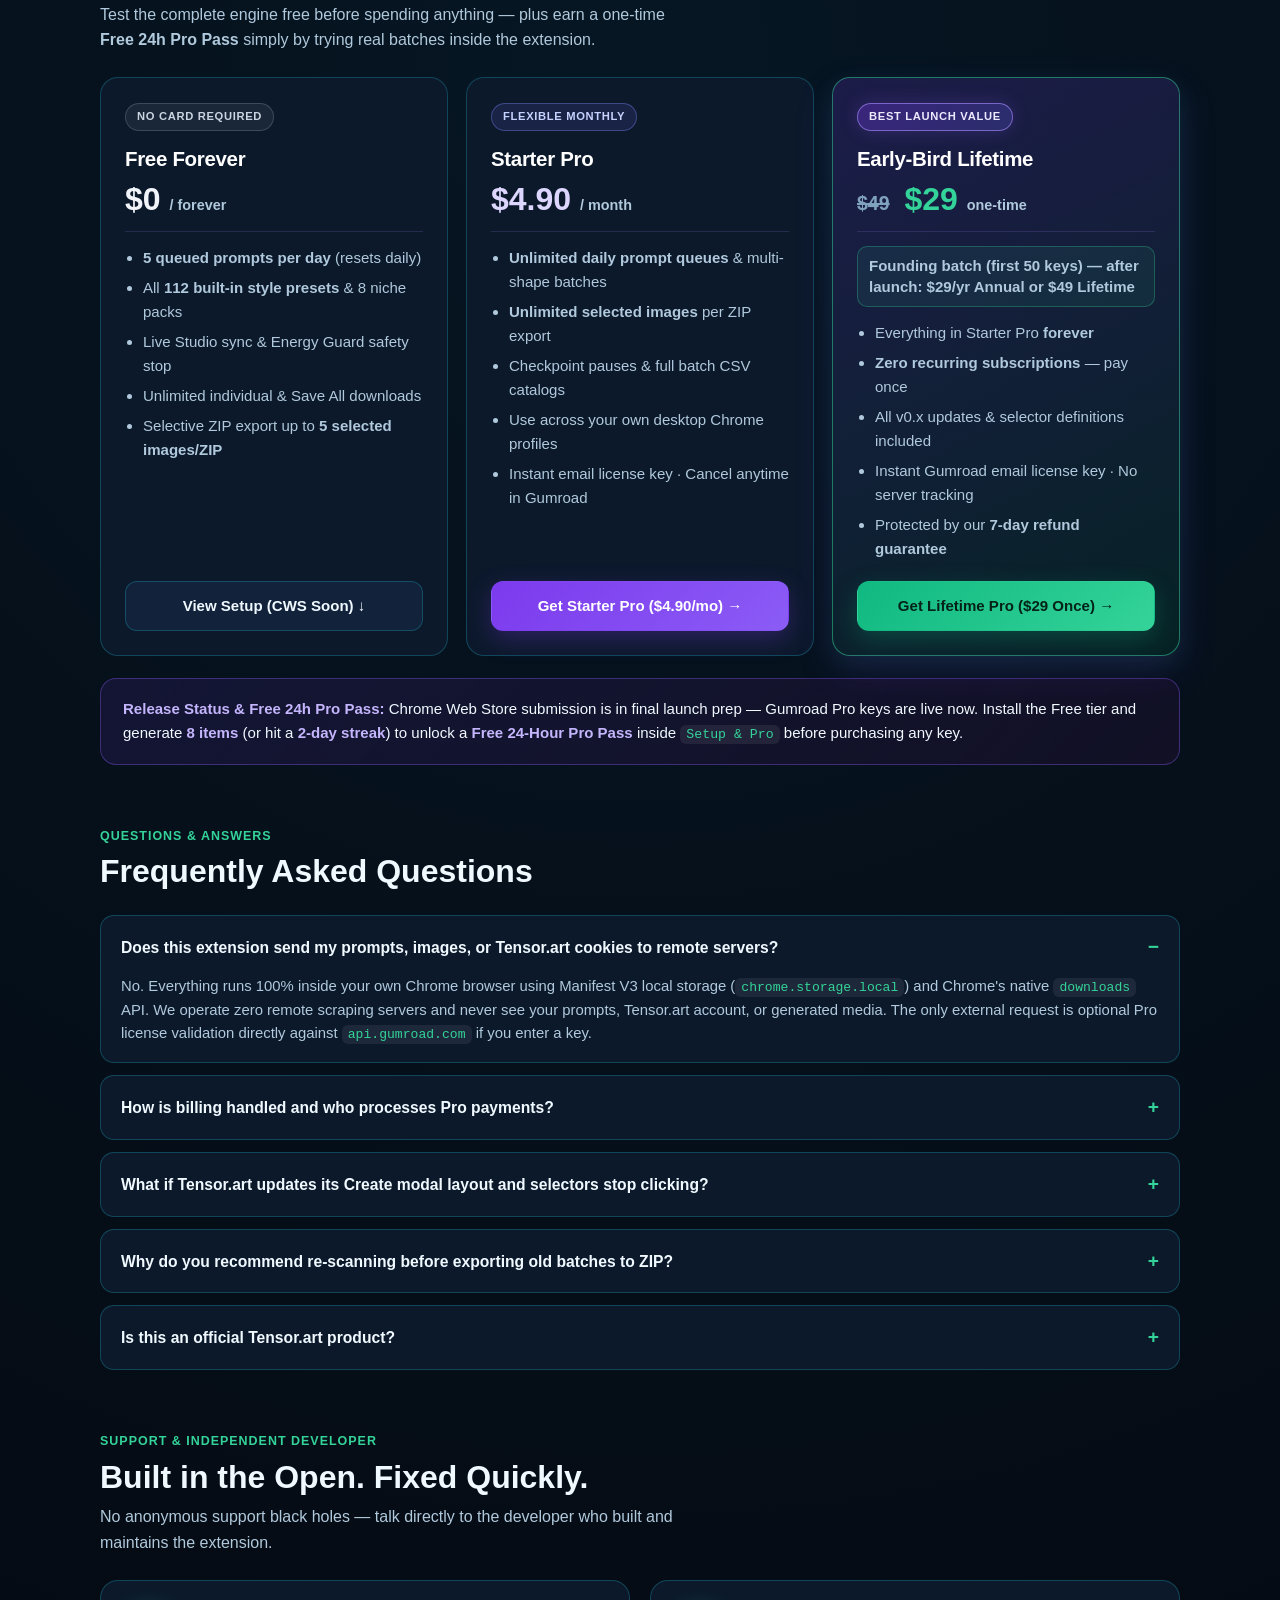
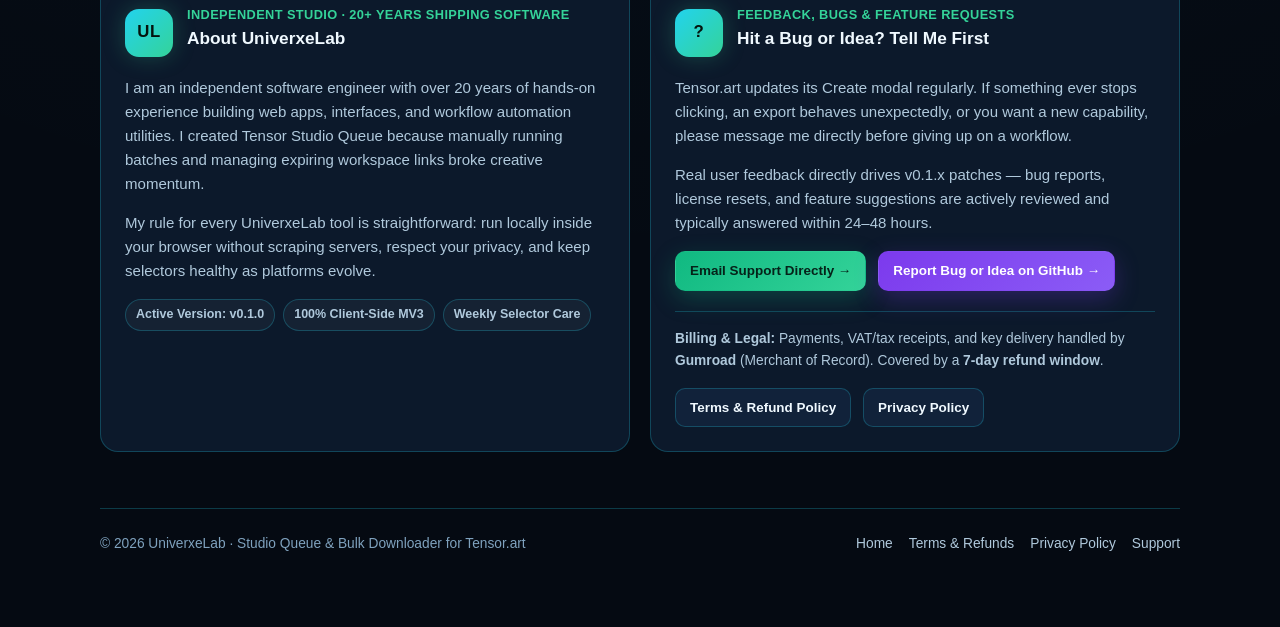
==== commit 1e7c981f: "Migrate Tensor Studio Queue site, terms, and privacy policy to Gumroad" ====
--- a/index.html
+++ b/index.html
@@ -324,11 +324,17 @@
                 <li><strong>Unlimited daily prompt queues</strong> &amp; multi-shape batches</li>
                 <li><strong>Unlimited selected images</strong> per ZIP export</li>
                 <li>Checkpoint pauses &amp; full batch CSV catalogs</li>
-                <li>Use across up to <strong>5 Chrome installs</strong></li>
-                <li>Instant email license key · Cancel anytime in customer portal</li>
+                <li>Use across your own desktop Chrome profiles</li>
+                <li>Instant email license key · Cancel anytime in Gumroad</li>
               </ul>
             </div>
-            <a class="btn btn-violet" href="#feedback">Launch Checkout Opening Soon →</a>
+            <a
+              class="btn btn-violet"
+              href="https://univerxelab.gumroad.com/l/tensor-queue-monthly"
+              target="_blank"
+              rel="noopener noreferrer"
+              >Get Starter Pro ($4.90/mo) →</a
+            >
           </article>
 
           <article class="card card-featured price-card">
@@ -343,16 +349,22 @@
                 <li>Everything in Starter Pro <strong>forever</strong></li>
                 <li><strong>Zero recurring subscriptions</strong> — pay once</li>
                 <li>All v0.x updates &amp; selector definitions included</li>
-                <li>Use across up to <strong>5 Chrome installs</strong></li>
+                <li>Instant Gumroad email license key · No server tracking</li>
                 <li>Protected by our <strong>7-day refund guarantee</strong></li>
               </ul>
             </div>
-            <a class="btn btn-mint" href="#feedback">Reserve Founding Key Notice →</a>
+            <a
+              class="btn btn-mint"
+              href="https://univerxelab.gumroad.com/l/tensor-queue-lifetime"
+              target="_blank"
+              rel="noopener noreferrer"
+              >Get Lifetime Pro ($29 Once) →</a
+            >
           </article>
         </div>
 
         <div class="callout-banner">
-          <strong>Release Status &amp; Free 24h Pro Pass:</strong> Chrome Web Store submission &amp; Lemon Squeezy Live checkout are in launch prep — start with the Free tier and generate <strong>8 items</strong> (or hit a <strong>2-day streak</strong>) to unlock a <strong>Free 24-Hour Pro Pass</strong> inside <code>Setup &amp; Pro</code> before purchasing any key.
+          <strong>Release Status &amp; Free 24h Pro Pass:</strong> Chrome Web Store submission is in final launch prep — Gumroad Pro keys are live now. Install the Free tier and generate <strong>8 items</strong> (or hit a <strong>2-day streak</strong>) to unlock a <strong>Free 24-Hour Pro Pass</strong> inside <code>Setup &amp; Pro</code> before purchasing any key.
         </div>
       </section>
 
@@ -369,7 +381,7 @@
               No. Everything runs 100% inside your own Chrome browser using Manifest V3 local storage
               (<code>chrome.storage.local</code>) and Chrome's native <code>downloads</code> API. We operate zero remote
               scraping servers and never see your prompts, Tensor.art account, or generated media. The only external request
-              is optional Pro license validation directly against <code>api.lemonsqueezy.com</code> if you enter a key.
+              is optional Pro license validation directly against <code>api.gumroad.com</code> if you enter a key.
             </p>
           </details>
 
@@ -377,8 +389,8 @@
             <summary>How is billing handled and who processes Pro payments?</summary>
             <p>
               Paid licenses (<strong>$4.90/mo Starter Pro</strong> and <strong>$29 Early-Bird Lifetime</strong>) are sold
-              directly by UniverxeLab through <strong>Lemon Squeezy</strong> as Merchant of Record, not by Google or Chrome
-              Web Store. Lemon Squeezy handles cards/PayPal, regional VAT/sales tax compliance, receipts, and instant email
+              directly by UniverxeLab through <strong>Gumroad</strong> as Merchant of Record, not by Google or Chrome
+              Web Store. Gumroad handles cards/PayPal, regional VAT/sales tax compliance, receipts, and instant email
               license key delivery.
             </p>
           </details>
@@ -478,7 +490,7 @@
             </div>
             <div class="divider-top">
               <strong>Billing &amp; Legal:</strong> Payments, VAT/tax receipts, and key delivery handled by
-              <strong>Lemon Squeezy</strong> (Merchant of Record). Covered by a <strong>7-day refund window</strong>.
+              <strong>Gumroad</strong> (Merchant of Record). Covered by a <strong>7-day refund window</strong>.
               <div class="cta-row cta-tight">
                 <a class="btn btn-sm" href="./terms.html">Terms &amp; Refund Policy</a>
                 <a class="btn btn-sm" href="./privacy-policy.html">Privacy Policy</a>
